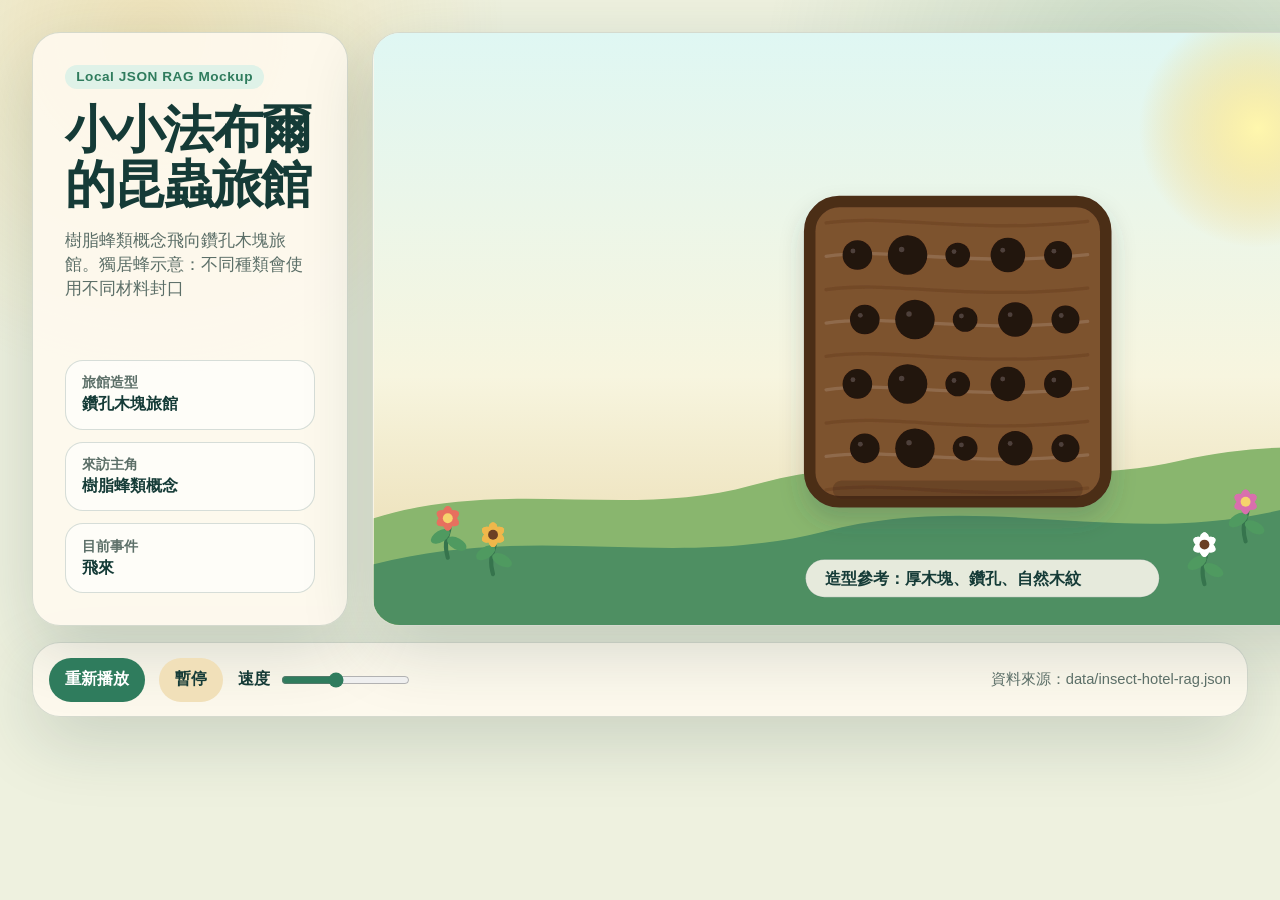
==== index.html @ f7cecfad "Initial insect hotel animation" ====
<!doctype html>
<html lang="zh-Hant">
<head>
  <meta charset="utf-8">
  <meta name="viewport" content="width=device-width, initial-scale=1">
  <title>昆蟲旅館 RAG 展示動畫</title>
  <meta name="description" content="以本地 JSON 模擬 RAG 資料，控制獨居蜂飛來昆蟲旅館、築巢、封口與羽化離巢的 SVG 成果展示動畫。">
  <link rel="stylesheet" href="styles.css">
</head>
<body>
  <main class="stage-shell" aria-label="昆蟲旅館展示動畫">
    <section class="showcase" aria-labelledby="showTitle">
      <div class="scene-copy">
        <p class="eyebrow">Local JSON RAG Mockup</p>
        <h1 id="showTitle">小小法布爾的昆蟲旅館</h1>
        <p id="sceneNarration" class="narration">載入展示資料中...</p>
        <dl class="facts">
          <div>
            <dt>旅館造型</dt>
            <dd id="hotelName">--</dd>
          </div>
          <div>
            <dt>來訪主角</dt>
            <dd id="beeName">--</dd>
          </div>
          <div>
            <dt>目前事件</dt>
            <dd id="eventName">--</dd>
          </div>
        </dl>
      </div>

      <div class="screen" role="img" aria-label="獨居蜂來到昆蟲旅館築巢並羽化離巢的 SVG 動畫">
        <svg id="sceneSvg" viewBox="0 0 1280 720" xmlns="http://www.w3.org/2000/svg">
          <defs>
            <linearGradient id="skyGradient" x1="0" x2="0" y1="0" y2="1">
              <stop offset="0%" stop-color="#dff7f3"/>
              <stop offset="58%" stop-color="#f7f5df"/>
              <stop offset="100%" stop-color="#e8d7a8"/>
            </linearGradient>
            <radialGradient id="sunGlow" cx="50%" cy="50%" r="50%">
              <stop offset="0%" stop-color="#fff7ad" stop-opacity="1"/>
              <stop offset="100%" stop-color="#f6c85f" stop-opacity="0"/>
            </radialGradient>
            <filter id="softShadow" x="-20%" y="-20%" width="140%" height="150%">
              <feDropShadow dx="0" dy="16" stdDeviation="14" flood-color="#315047" flood-opacity=".22"/>
            </filter>
            <filter id="tinyShadow" x="-40%" y="-40%" width="180%" height="180%">
              <feDropShadow dx="0" dy="4" stdDeviation="3" flood-color="#1c302b" flood-opacity=".25"/>
            </filter>
            <path id="flightCurve" d="M -110 210 C 120 95, 265 175, 420 282 S 690 352, 805 308" fill="none"/>
          </defs>

          <rect width="1280" height="720" fill="url(#skyGradient)"/>
          <circle id="sun" cx="1075" cy="116" r="145" fill="url(#sunGlow)"/>
          <path d="M0 590 C160 540 310 592 460 550 C650 496 810 560 980 520 C1120 488 1215 516 1280 492 L1280 720 L0 720 Z" fill="#89b66e"/>
          <path d="M0 646 C205 594 358 654 548 606 C752 554 915 632 1126 574 C1202 553 1246 552 1280 558 L1280 720 L0 720 Z" fill="#4e8f62"/>

          <g id="plantsLayer"></g>
          <g id="hotelLayer" filter="url(#softShadow)"></g>
          <g id="nestLayer"></g>
          <g id="beeLayer" filter="url(#tinyShadow)"></g>
          <g id="annotationLayer"></g>
          <g id="timeLayer"></g>
        </svg>
      </div>
    </section>

    <section class="controls" aria-label="展示控制">
      <button id="restartBtn" type="button">重新播放</button>
      <button id="pauseBtn" type="button">暫停</button>
      <label>
        速度
        <input id="speedRange" type="range" min="0.65" max="1.5" step="0.05" value="1">
      </label>
      <p id="dataStatus">資料來源：本地 JSON 模擬 RAG</p>
    </section>
  </main>

  <script src="app.js"></script>
</body>
</html>
---- styles.css ----
:root {
  --ink: #153b37;
  --muted: #5c6f68;
  --paper: #fffaf0;
  --line: rgba(31, 77, 67, .18);
  --green: #2f7c5d;
  --gold: #f0b84b;
  --shadow: 0 22px 70px rgba(23, 58, 52, .18);
}

* { box-sizing: border-box; }

html,
body {
  min-height: 100%;
}

body {
  margin: 0;
  color: var(--ink);
  font-family: "Noto Sans TC", "Microsoft JhengHei", Arial, sans-serif;
  background:
    radial-gradient(circle at 12% 4%, rgba(240, 184, 75, .25), transparent 22rem),
    radial-gradient(circle at 92% 10%, rgba(47, 124, 93, .2), transparent 26rem),
    #eef1df;
  overflow-x: hidden;
}

button,
input {
  font: inherit;
}

button {
  min-height: 44px;
  padding: .6rem 1rem;
  border: 0;
  border-radius: 999px;
  background: var(--green);
  color: white;
  font-weight: 800;
  cursor: pointer;
}

button.secondary,
#pauseBtn {
  background: #f1e0b9;
  color: var(--ink);
}

button:focus-visible,
input:focus-visible {
  outline: 4px solid var(--gold);
  outline-offset: 3px;
}

.stage-shell {
  width: min(1500px, 100%);
  margin: 0 auto;
  padding: clamp(1rem, 3vw, 2rem);
}

.showcase {
  display: grid;
  grid-template-columns: minmax(280px, .36fr) minmax(680px, 1fr);
  gap: clamp(1rem, 2vw, 1.5rem);
  align-items: stretch;
}

.scene-copy,
.screen,
.controls {
  border: 1px solid var(--line);
  border-radius: 28px;
  background: rgba(255, 250, 240, .88);
  box-shadow: var(--shadow);
}

.scene-copy {
  padding: clamp(1.2rem, 2.5vw, 2rem);
  display: flex;
  flex-direction: column;
  justify-content: center;
}

.eyebrow {
  width: fit-content;
  margin: 0 0 .8rem;
  padding: .28rem .7rem;
  border-radius: 999px;
  background: #dff2e8;
  color: var(--green);
  font-size: .85rem;
  font-weight: 900;
  letter-spacing: .04em;
}

h1 {
  margin: 0;
  font-size: clamp(2rem, 4vw, 3.6rem);
  line-height: 1.08;
  letter-spacing: -.04em;
}

.narration {
  min-height: 6.5em;
  margin: 1rem 0 1.2rem;
  color: var(--muted);
  font-size: clamp(1rem, 1.35vw, 1.18rem);
}

.facts {
  display: grid;
  gap: .75rem;
  margin: 0;
}

.facts div {
  padding: .85rem 1rem;
  border: 1px solid var(--line);
  border-radius: 18px;
  background: rgba(255, 255, 255, .62);
}

.facts dt {
  color: var(--muted);
  font-size: .85rem;
  font-weight: 800;
}

.facts dd {
  margin: .1rem 0 0;
  font-weight: 900;
}

.screen {
  aspect-ratio: 16 / 9;
  overflow: hidden;
  padding: 0;
}

#sceneSvg {
  display: block;
  width: 100%;
  height: 100%;
}

.controls {
  display: flex;
  flex-wrap: wrap;
  align-items: center;
  gap: .9rem;
  margin-top: 1rem;
  padding: .9rem 1rem;
}

.controls label {
  display: flex;
  align-items: center;
  gap: .6rem;
  font-weight: 900;
}

.controls input {
  accent-color: var(--green);
}

#dataStatus {
  margin: 0 0 0 auto;
  color: var(--muted);
  font-size: .92rem;
}

.wing {
  transform-origin: center;
  animation: wingBeat .12s ease-in-out infinite alternate;
}

.wing.back {
  animation-delay: .06s;
}

.bee-bob {
  animation: beeBob .7s ease-in-out infinite alternate;
}

.pulse {
  animation: pulse 1.2s ease-in-out infinite;
}

.time-spin {
  transform-origin: center;
  animation: timeSpin 5s linear infinite;
}

@keyframes wingBeat {
  from { transform: rotate(-10deg) scaleY(.72); opacity: .56; }
  to { transform: rotate(13deg) scaleY(1.06); opacity: .88; }
}

@keyframes beeBob {
  from { transform: translateY(-4px); }
  to { transform: translateY(6px); }
}

@keyframes pulse {
  0%, 100% { opacity: .35; transform: scale(1); }
  50% { opacity: .95; transform: scale(1.12); }
}

@keyframes timeSpin {
  to { transform: rotate(360deg); }
}

@media (max-width: 980px) {
  .showcase {
    grid-template-columns: 1fr;
  }

  .scene-copy {
    min-height: auto;
  }

  #dataStatus {
    width: 100%;
    margin-left: 0;
  }
}

@media (prefers-reduced-motion: reduce) {
  *,
  *::before,
  *::after {
    animation-duration: .001ms !important;
    animation-iteration-count: 1 !important;
    scroll-behavior: auto !important;
  }
}
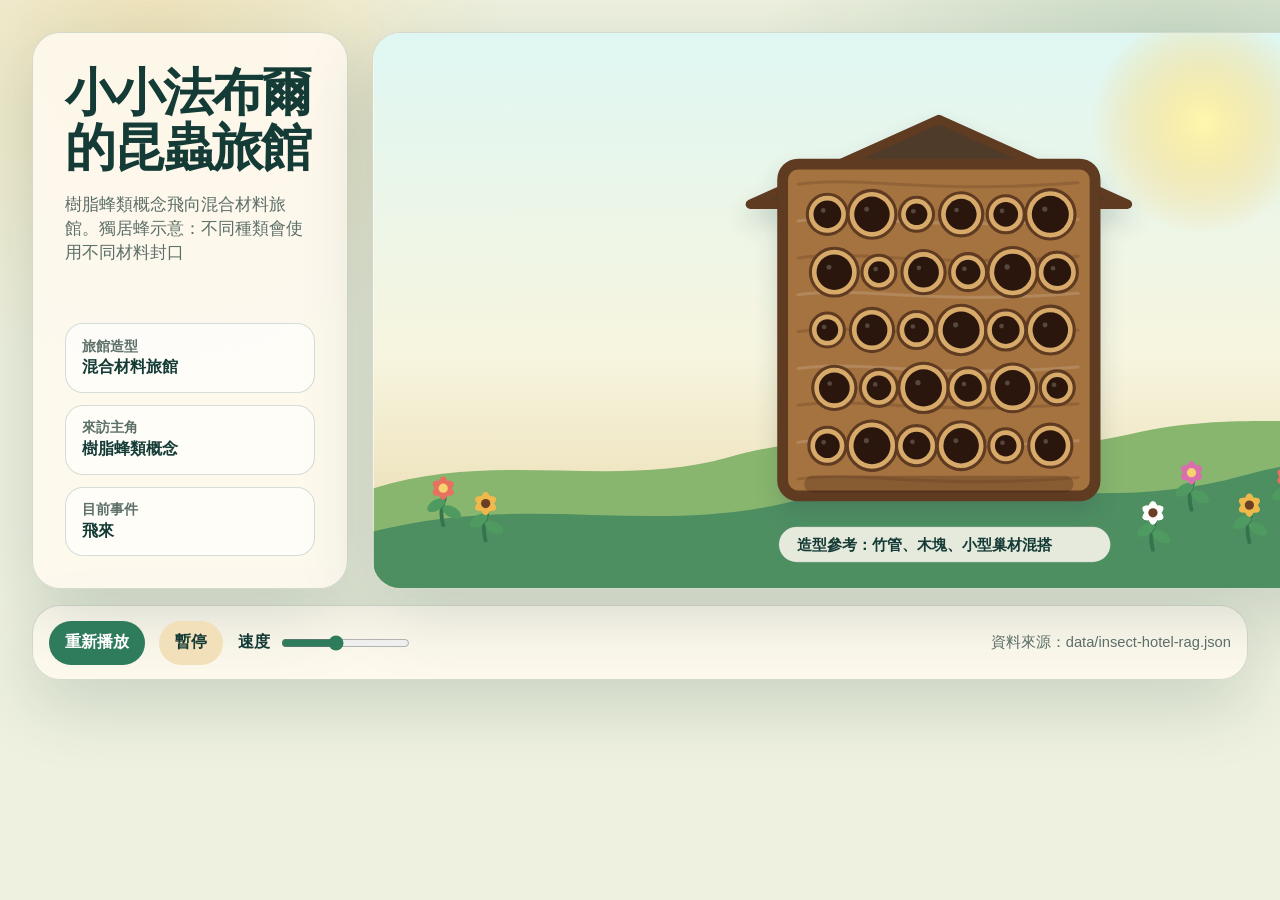
==== commit 2cfa2a57: "Remove mockup label" ====
--- a/index.html
+++ b/index.html
@@ -11,7 +11,6 @@
   <main class="stage-shell" aria-label="昆蟲旅館展示動畫">
     <section class="showcase" aria-labelledby="showTitle">
       <div class="scene-copy">
-        <p class="eyebrow">Local JSON RAG Mockup</p>
         <h1 id="showTitle">小小法布爾的昆蟲旅館</h1>
         <p id="sceneNarration" class="narration">載入展示資料中...</p>
         <dl class="facts">
@@ -80,4 +79,3 @@
   <script src="app.js"></script>
 </body>
 </html>
-
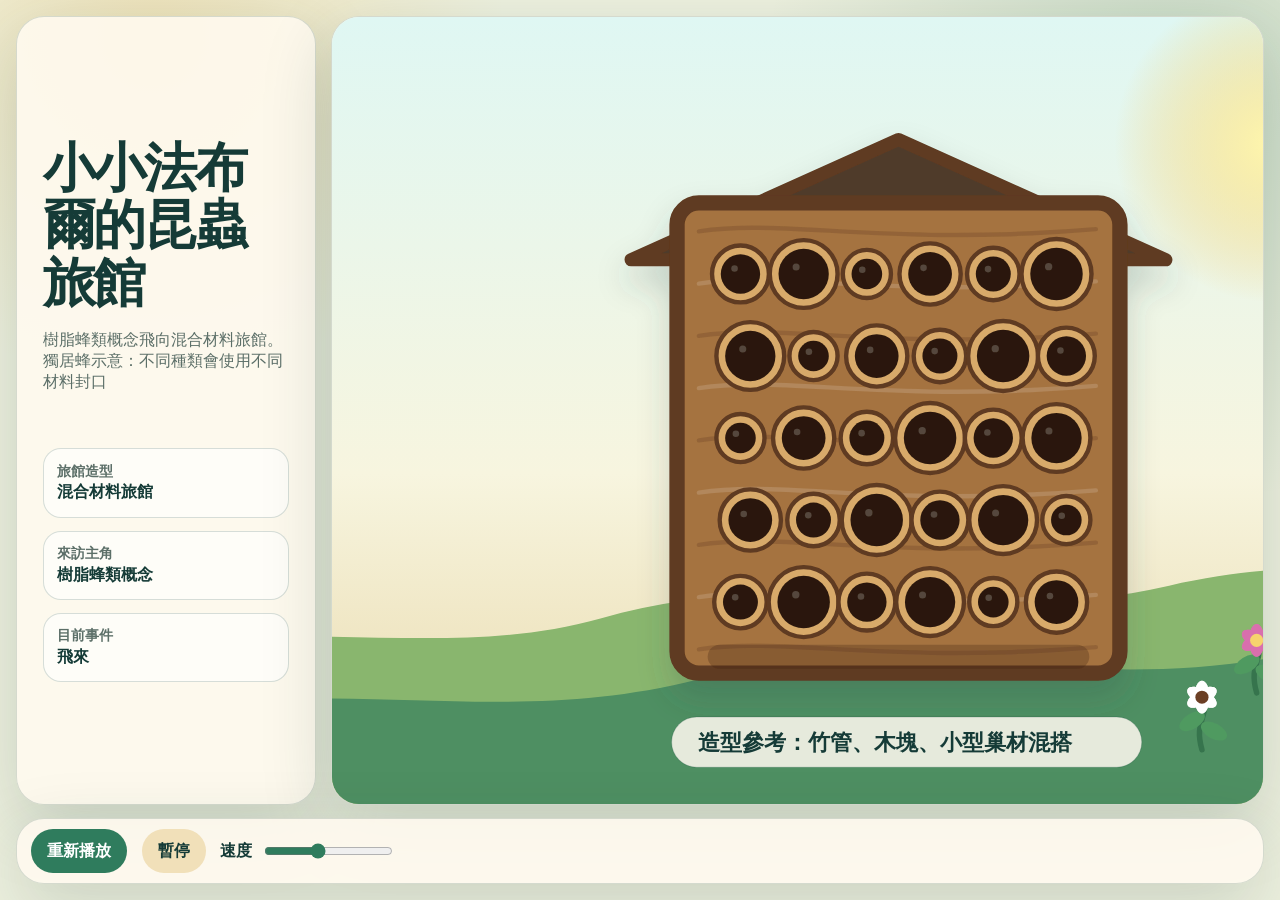
==== commit 137efda1: "Make display fill viewport" ====
--- a/index.html
+++ b/index.html
@@ -30,7 +30,7 @@
       </div>
 
       <div class="screen" role="img" aria-label="獨居蜂來到昆蟲旅館築巢並羽化離巢的 SVG 動畫">
-        <svg id="sceneSvg" viewBox="0 0 1280 720" xmlns="http://www.w3.org/2000/svg">
+        <svg id="sceneSvg" viewBox="0 0 1280 720" preserveAspectRatio="xMidYMid slice" xmlns="http://www.w3.org/2000/svg">
           <defs>
             <linearGradient id="skyGradient" x1="0" x2="0" y1="0" y2="1">
               <stop offset="0%" stop-color="#dff7f3"/>
@@ -72,7 +72,6 @@
         速度
         <input id="speedRange" type="range" min="0.65" max="1.5" step="0.05" value="1">
       </label>
-      <p id="dataStatus">資料來源：本地 JSON 模擬 RAG</p>
     </section>
   </main>
 
--- a/styles.css
+++ b/styles.css
@@ -12,7 +12,9 @@
 
 html,
 body {
-  min-height: 100%;
+  width: 100%;
+  height: 100%;
+  overflow: hidden;
 }
 
 body {
@@ -23,7 +25,7 @@
     radial-gradient(circle at 12% 4%, rgba(240, 184, 75, .25), transparent 22rem),
     radial-gradient(circle at 92% 10%, rgba(47, 124, 93, .2), transparent 26rem),
     #eef1df;
-  overflow-x: hidden;
+  overflow: hidden;
 }
 
 button,
@@ -55,16 +57,22 @@
 }
 
 .stage-shell {
-  width: min(1500px, 100%);
-  margin: 0 auto;
-  padding: clamp(1rem, 3vw, 2rem);
+  width: 100vw;
+  height: 100dvh;
+  margin: 0;
+  padding: clamp(.55rem, 1.4vw, 1rem);
+  display: grid;
+  grid-template-rows: minmax(0, 1fr) auto;
+  gap: clamp(.55rem, 1vw, .85rem);
+  overflow: hidden;
 }
 
 .showcase {
   display: grid;
-  grid-template-columns: minmax(280px, .36fr) minmax(680px, 1fr);
-  gap: clamp(1rem, 2vw, 1.5rem);
+  grid-template-columns: minmax(300px, .31fr) minmax(0, 1fr);
+  gap: clamp(.75rem, 1.2vw, 1.2rem);
   align-items: stretch;
+  min-height: 0;
 }
 
 .scene-copy,
@@ -77,46 +85,35 @@
 }
 
 .scene-copy {
-  padding: clamp(1.2rem, 2.5vw, 2rem);
+  min-height: 0;
+  padding: clamp(1rem, 2vw, 1.65rem);
   display: flex;
   flex-direction: column;
   justify-content: center;
 }
 
-.eyebrow {
-  width: fit-content;
-  margin: 0 0 .8rem;
-  padding: .28rem .7rem;
-  border-radius: 999px;
-  background: #dff2e8;
-  color: var(--green);
-  font-size: .85rem;
-  font-weight: 900;
-  letter-spacing: .04em;
-}
-
 h1 {
   margin: 0;
-  font-size: clamp(2rem, 4vw, 3.6rem);
+  font-size: clamp(2rem, 4.15vw, 4.45rem);
   line-height: 1.08;
   letter-spacing: -.04em;
 }
 
 .narration {
-  min-height: 6.5em;
-  margin: 1rem 0 1.2rem;
+  min-height: clamp(5.6rem, 11vh, 8.2rem);
+  margin: clamp(.75rem, 1.5vw, 1.2rem) 0;
   color: var(--muted);
-  font-size: clamp(1rem, 1.35vw, 1.18rem);
+  font-size: clamp(.98rem, 1.25vw, 1.24rem);
 }
 
 .facts {
   display: grid;
-  gap: .75rem;
+  gap: clamp(.55rem, 1vw, .8rem);
   margin: 0;
 }
 
 .facts div {
-  padding: .85rem 1rem;
+  padding: clamp(.72rem, 1.05vw, 1rem);
   border: 1px solid var(--line);
   border-radius: 18px;
   background: rgba(255, 255, 255, .62);
@@ -134,7 +131,8 @@
 }
 
 .screen {
-  aspect-ratio: 16 / 9;
+  min-height: 0;
+  height: 100%;
   overflow: hidden;
   padding: 0;
 }
@@ -150,8 +148,8 @@
   flex-wrap: wrap;
   align-items: center;
   gap: .9rem;
-  margin-top: 1rem;
-  padding: .9rem 1rem;
+  min-height: 58px;
+  padding: .62rem .9rem;
 }
 
 .controls label {
@@ -165,12 +163,6 @@
   accent-color: var(--green);
 }
 
-#dataStatus {
-  margin: 0 0 0 auto;
-  color: var(--muted);
-  font-size: .92rem;
-}
-
 .wing {
   transform-origin: center;
   animation: wingBeat .12s ease-in-out infinite alternate;
@@ -214,17 +206,15 @@
 
 @media (max-width: 980px) {
   .showcase {
-    grid-template-columns: 1fr;
+    grid-template-columns: minmax(240px, .38fr) minmax(0, 1fr);
   }
 
   .scene-copy {
-    min-height: auto;
+    padding: .9rem;
   }
 
-  #dataStatus {
-    width: 100%;
-    margin-left: 0;
-  }
+  h1 { font-size: clamp(1.65rem, 4vw, 2.8rem); }
+  .narration { font-size: .92rem; }
 }
 
 @media (prefers-reduced-motion: reduce) {
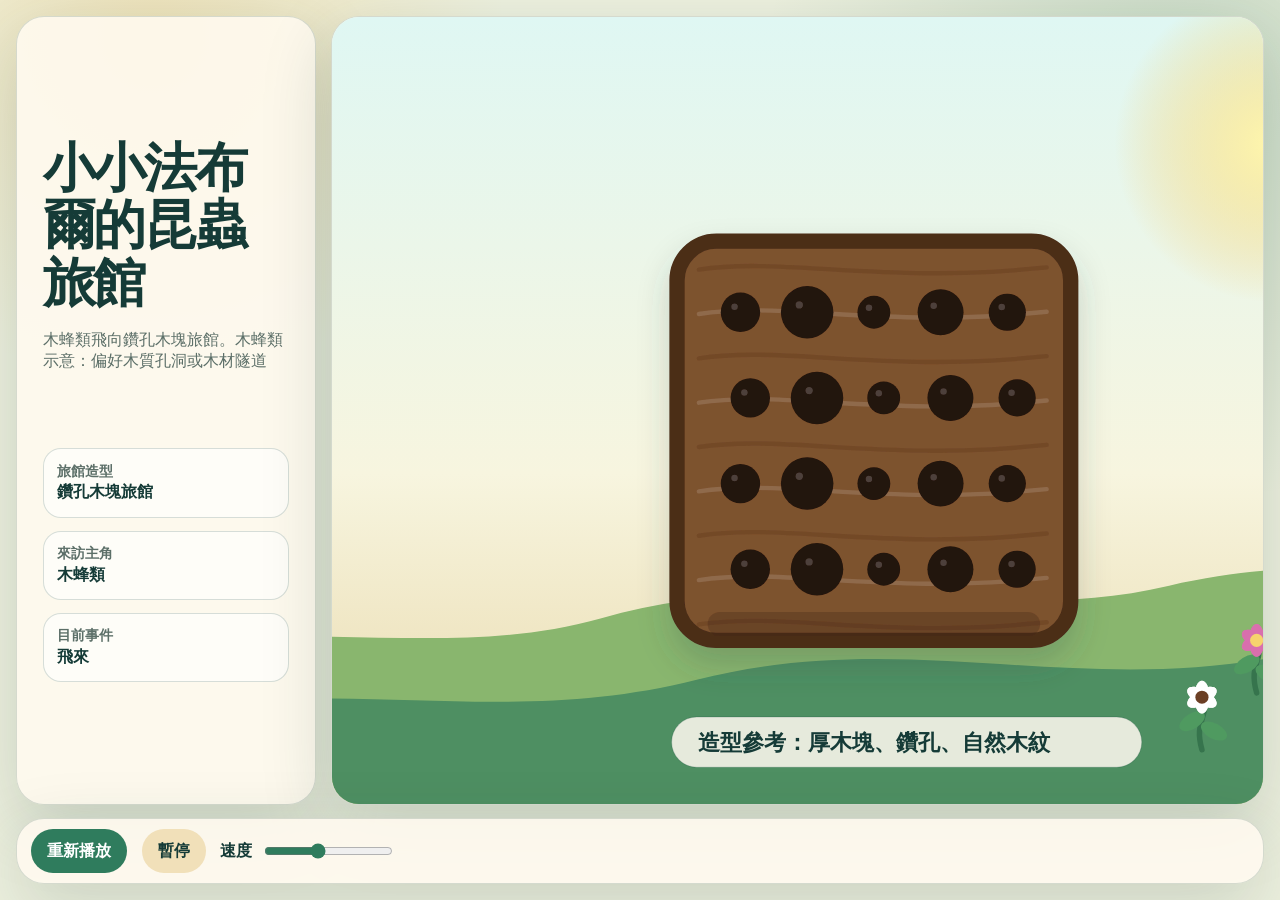
==== commit 76ad2e26: "Update bee categories" ====
--- a/index.html
+++ b/index.html
@@ -4,7 +4,7 @@
   <meta charset="utf-8">
   <meta name="viewport" content="width=device-width, initial-scale=1">
   <title>昆蟲旅館 RAG 展示動畫</title>
-  <meta name="description" content="以本地 JSON 模擬 RAG 資料，控制獨居蜂飛來昆蟲旅館、築巢、封口與羽化離巢的 SVG 成果展示動畫。">
+  <meta name="description" content="以本地 JSON 模擬 RAG 資料，控制來訪蜂類飛來昆蟲旅館、築巢、封口與羽化離巢的 SVG 成果展示動畫。">
   <link rel="stylesheet" href="styles.css">
 </head>
 <body>
@@ -29,7 +29,7 @@
         </dl>
       </div>
 
-      <div class="screen" role="img" aria-label="獨居蜂來到昆蟲旅館築巢並羽化離巢的 SVG 動畫">
+      <div class="screen" role="img" aria-label="來訪蜂類來到昆蟲旅館築巢並羽化離巢的 SVG 動畫">
         <svg id="sceneSvg" viewBox="0 0 1280 720" preserveAspectRatio="xMidYMid slice" xmlns="http://www.w3.org/2000/svg">
           <defs>
             <linearGradient id="skyGradient" x1="0" x2="0" y1="0" y2="1">
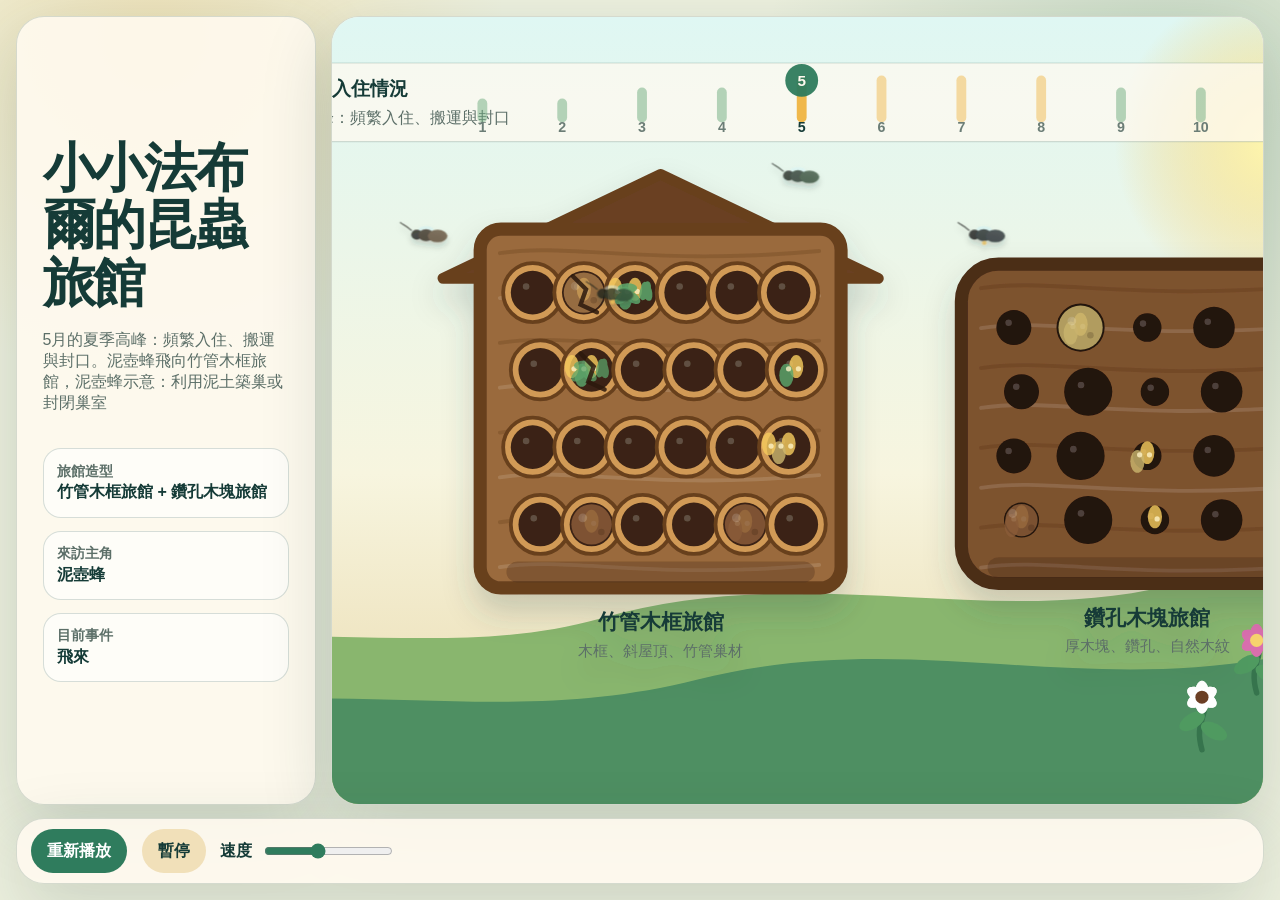
==== commit 1e33e7f3: "Show dual hotel seasonal activity" ====
--- a/index.html
+++ b/index.html
@@ -4,7 +4,7 @@
   <meta charset="utf-8">
   <meta name="viewport" content="width=device-width, initial-scale=1">
   <title>昆蟲旅館 RAG 展示動畫</title>
-  <meta name="description" content="以本地 JSON 模擬 RAG 資料，控制來訪蜂類飛來昆蟲旅館、築巢、封口與羽化離巢的 SVG 成果展示動畫。">
+  <meta name="description" content="以本地 JSON 模擬 RAG 資料，呈現兩種昆蟲旅館、月份入住、來訪蜂類築巢封口與羽化離巢的 SVG 成果展示動畫。">
   <link rel="stylesheet" href="styles.css">
 </head>
 <body>
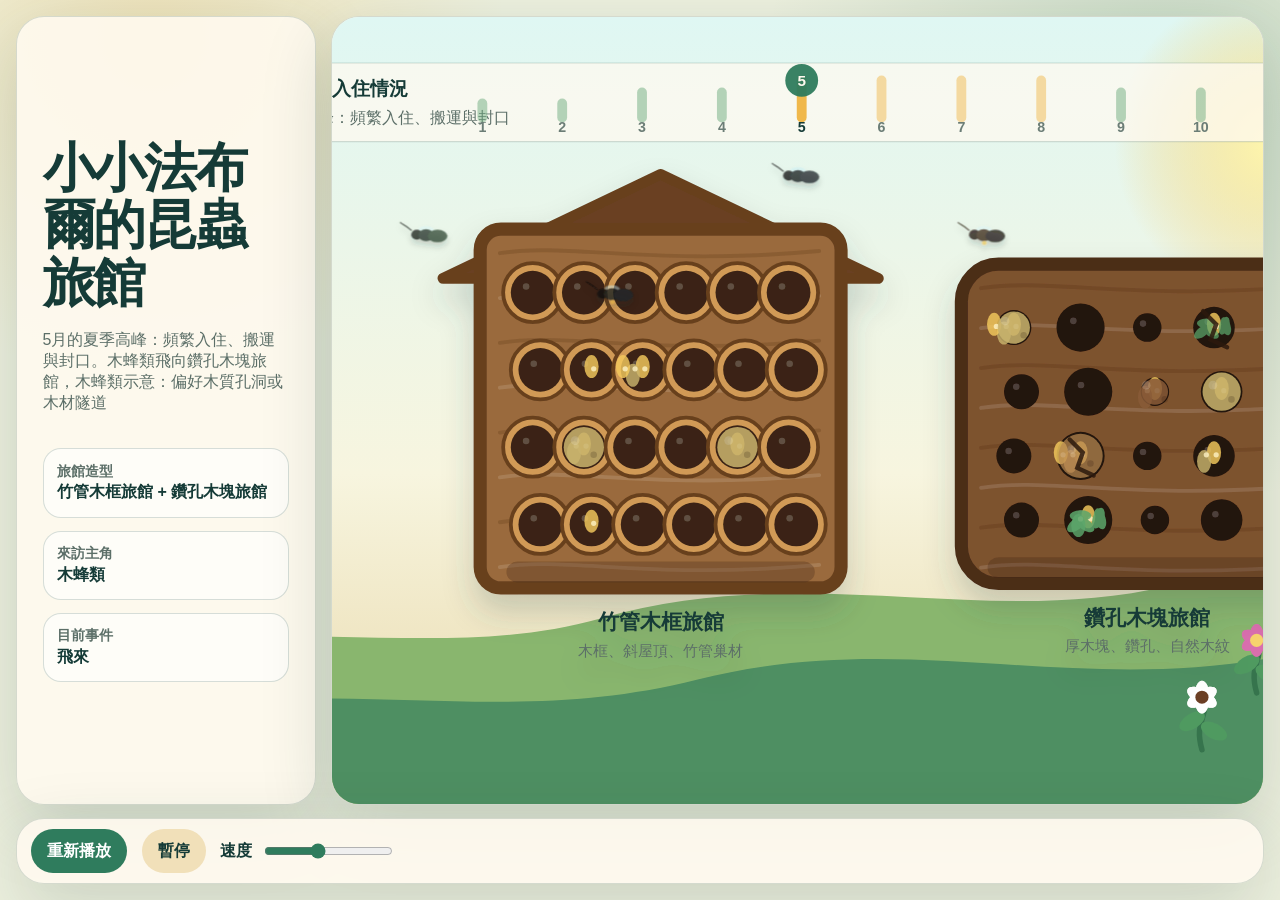
==== commit cd25919a: "Update site title" ====
--- a/index.html
+++ b/index.html
@@ -3,7 +3,7 @@
 <head>
   <meta charset="utf-8">
   <meta name="viewport" content="width=device-width, initial-scale=1">
-  <title>昆蟲旅館 RAG 展示動畫</title>
+  <title>小小法布爾的昆蟲旅館</title>
   <meta name="description" content="以本地 JSON 模擬 RAG 資料，呈現兩種昆蟲旅館、月份入住、來訪蜂類築巢封口與羽化離巢的 SVG 成果展示動畫。">
   <link rel="stylesheet" href="styles.css">
 </head>
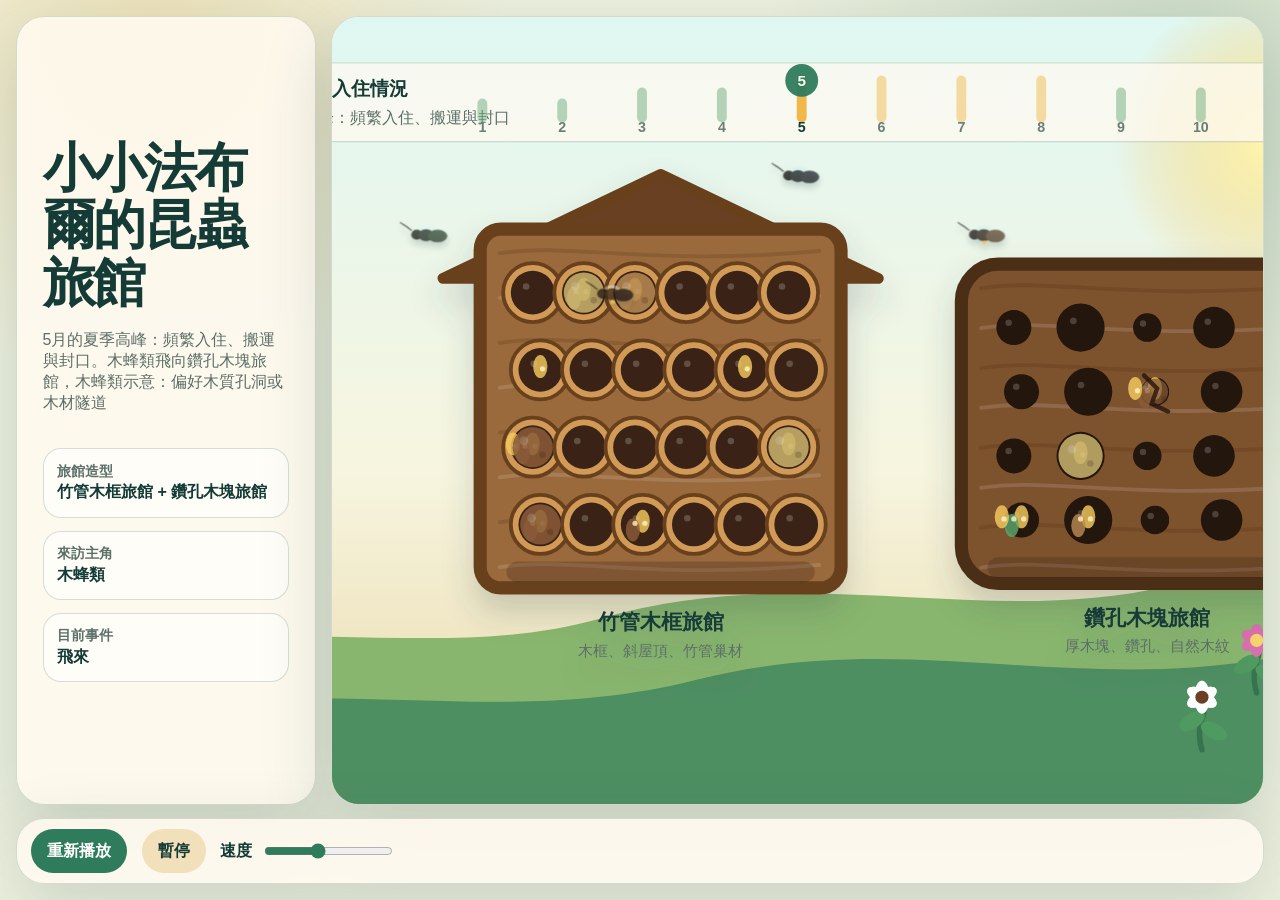
==== commit ec59b384: "Improve responsive showcase layout" ====
--- a/index.html
+++ b/index.html
@@ -11,7 +11,7 @@
   <main class="stage-shell" aria-label="昆蟲旅館展示動畫">
     <section class="showcase" aria-labelledby="showTitle">
       <div class="scene-copy">
-        <h1 id="showTitle">小小法布爾的昆蟲旅館</h1>
+        <h1 id="showTitle"><span class="title-line">小小法布爾的</span><span class="title-line">昆蟲旅館</span></h1>
         <p id="sceneNarration" class="narration">載入展示資料中...</p>
         <dl class="facts">
           <div>
--- a/styles.css
+++ b/styles.css
@@ -15,6 +15,7 @@
   width: 100%;
   height: 100%;
   overflow: hidden;
+  overscroll-behavior: none;
 }
 
 body {
@@ -73,11 +74,14 @@
   gap: clamp(.75rem, 1.2vw, 1.2rem);
   align-items: stretch;
   min-height: 0;
+  min-width: 0;
 }
 
 .scene-copy,
 .screen,
 .controls {
+  min-width: 0;
+  max-width: 100%;
   border: 1px solid var(--line);
   border-radius: 28px;
   background: rgba(255, 250, 240, .88);
@@ -97,22 +101,32 @@
   font-size: clamp(2rem, 4.15vw, 4.45rem);
   line-height: 1.08;
   letter-spacing: -.04em;
+  overflow-wrap: anywhere;
+  word-break: break-all;
+}
+
+.title-line {
+  display: inline;
 }
 
 .narration {
+  min-width: 0;
   min-height: clamp(5.6rem, 11vh, 8.2rem);
   margin: clamp(.75rem, 1.5vw, 1.2rem) 0;
   color: var(--muted);
   font-size: clamp(.98rem, 1.25vw, 1.24rem);
+  overflow-wrap: anywhere;
 }
 
 .facts {
+  min-width: 0;
   display: grid;
   gap: clamp(.55rem, 1vw, .8rem);
   margin: 0;
 }
 
 .facts div {
+  min-width: 0;
   padding: clamp(.72rem, 1.05vw, 1rem);
   border: 1px solid var(--line);
   border-radius: 18px;
@@ -128,6 +142,7 @@
 .facts dd {
   margin: .1rem 0 0;
   font-weight: 900;
+  overflow-wrap: anywhere;
 }
 
 .screen {
@@ -206,15 +221,144 @@
 
 @media (max-width: 980px) {
   .showcase {
-    grid-template-columns: minmax(240px, .38fr) minmax(0, 1fr);
+    grid-template-columns: minmax(220px, .34fr) minmax(0, 1fr);
+    gap: .7rem;
   }
 
   .scene-copy {
     padding: .9rem;
   }
 
-  h1 { font-size: clamp(1.65rem, 4vw, 2.8rem); }
-  .narration { font-size: .92rem; }
+  h1 { font-size: clamp(1.45rem, 3.5vw, 2.45rem); }
+  .narration {
+    min-height: clamp(4.5rem, 10vh, 6rem);
+    font-size: .9rem;
+  }
+
+  .facts div {
+    padding: .62rem .7rem;
+  }
+}
+
+@media (max-width: 860px) {
+  html,
+  body {
+    height: auto;
+    min-height: 100%;
+    overflow-x: hidden;
+    overflow-y: auto;
+    overscroll-behavior: auto;
+  }
+
+  body {
+    overflow-x: hidden;
+    overflow-y: auto;
+  }
+
+  .stage-shell {
+    width: 100%;
+    max-width: 100%;
+    min-height: 100dvh;
+    height: auto;
+    padding: .65rem;
+    display: flex;
+    flex-direction: column;
+    overflow: visible;
+  }
+
+  .showcase {
+    display: flex;
+    flex-direction: column;
+    gap: .65rem;
+    min-height: auto;
+    width: 100%;
+  }
+
+  .scene-copy,
+  .screen,
+  .controls {
+    border-radius: 22px;
+  }
+
+  .scene-copy {
+    padding: 1rem;
+  }
+
+  h1 {
+    max-width: 100%;
+    font-size: clamp(2rem, 11vw, 3rem);
+  }
+
+  .title-line {
+    display: block;
+  }
+
+  .narration {
+    min-height: auto;
+    margin: .8rem 0;
+    font-size: 1rem;
+    word-break: break-all;
+  }
+
+  .facts {
+    grid-template-columns: 1fr;
+    gap: .55rem;
+  }
+
+  .facts div {
+    border-radius: 16px;
+  }
+
+  .screen {
+    width: 100%;
+    height: auto;
+    aspect-ratio: 16 / 9;
+    min-height: 260px;
+  }
+
+  #sceneSvg {
+    height: 100%;
+  }
+
+  .controls {
+    position: sticky;
+    bottom: .5rem;
+    z-index: 5;
+    justify-content: center;
+    gap: .55rem;
+    padding: .55rem;
+  }
+
+  .controls label {
+    flex: 1 1 100%;
+    justify-content: center;
+  }
+}
+
+@media (max-width: 430px) {
+  .stage-shell {
+    padding: .5rem;
+  }
+
+  .scene-copy {
+    padding: .85rem;
+  }
+
+  h1 {
+    font-size: clamp(1.75rem, 10vw, 2.25rem);
+  }
+
+  .narration {
+    font-size: .94rem;
+  }
+
+  .screen {
+    min-height: 210px;
+  }
+
+  button {
+    padding: .55rem .8rem;
+  }
 }
 
 @media (prefers-reduced-motion: reduce) {
